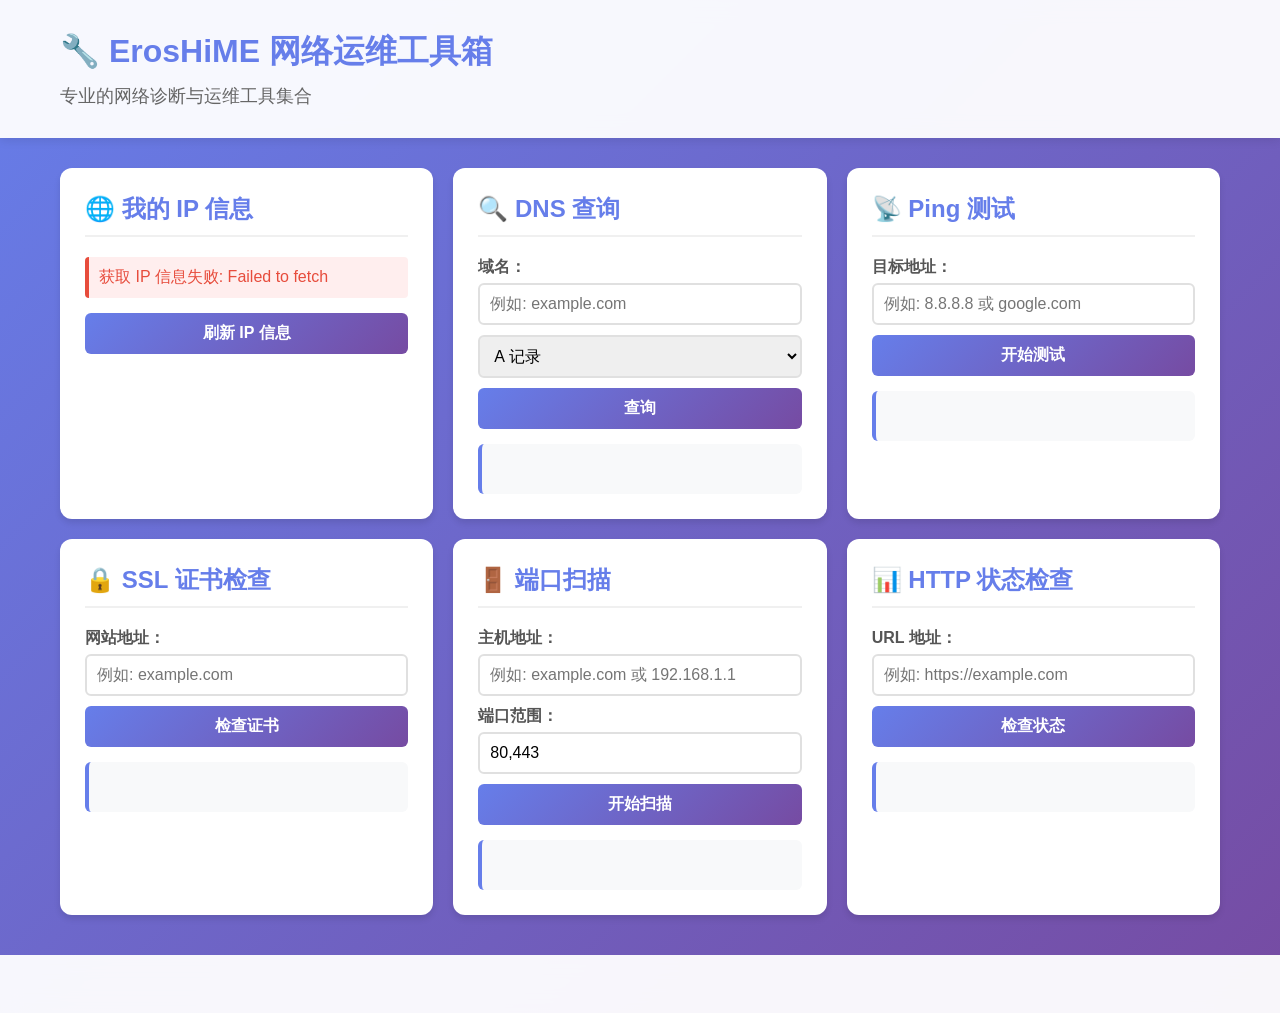
==== index.html @ 92906a59 "1" ====
<!DOCTYPE html>
<html lang="zh-CN">
<head>
    <meta charset="UTF-8">
    <meta name="viewport" content="width=device-width, initial-scale=1.0">
    <title>ErosHiME - 网络运维工具箱</title>
    <link rel="stylesheet" href="style.css">
</head>
<body>
    <header>
        <div class="container">
            <h1>🔧 ErosHiME 网络运维工具箱</h1>
            <p class="subtitle">专业的网络诊断与运维工具集合</p>
        </div>
    </header>

    <main class="container">
        <!-- IP 信息卡片 -->
        <section class="tool-card" id="ip-info">
            <h2>🌐 我的 IP 信息</h2>
            <div class="info-grid" id="ip-details">
                <div class="loading">正在获取 IP 信息...</div>
            </div>
            <button class="btn btn-primary" onclick="refreshIP()">刷新 IP 信息</button>
        </section>

        <!-- DNS 查询工具 -->
        <section class="tool-card" id="dns-lookup">
            <h2>🔍 DNS 查询</h2>
            <div class="form-group">
                <label for="domain-input">域名：</label>
                <input type="text" id="domain-input" placeholder="例如: example.com" />
                <select id="record-type">
                    <option value="A">A 记录</option>
                    <option value="AAAA">AAAA 记录</option>
                    <option value="MX">MX 记录</option>
                    <option value="NS">NS 记录</option>
                    <option value="TXT">TXT 记录</option>
                    <option value="CNAME">CNAME 记录</option>
                </select>
                <button class="btn btn-primary" onclick="queryDNS()">查询</button>
            </div>
            <div class="result-box" id="dns-result"></div>
        </section>

        <!-- Ping 测试工具 -->
        <section class="tool-card" id="ping-test">
            <h2>📡 Ping 测试</h2>
            <div class="form-group">
                <label for="ping-input">目标地址：</label>
                <input type="text" id="ping-input" placeholder="例如: 8.8.8.8 或 google.com" />
                <button class="btn btn-primary" onclick="startPing()">开始测试</button>
            </div>
            <div class="result-box" id="ping-result"></div>
        </section>

        <!-- SSL 证书检查 -->
        <section class="tool-card" id="ssl-check">
            <h2>🔒 SSL 证书检查</h2>
            <div class="form-group">
                <label for="ssl-input">网站地址：</label>
                <input type="text" id="ssl-input" placeholder="例如: example.com" />
                <button class="btn btn-primary" onclick="checkSSL()">检查证书</button>
            </div>
            <div class="result-box" id="ssl-result"></div>
        </section>

        <!-- 端口扫描工具 -->
        <section class="tool-card" id="port-scan">
            <h2>🚪 端口扫描</h2>
            <div class="form-group">
                <label for="host-input">主机地址：</label>
                <input type="text" id="host-input" placeholder="例如: example.com 或 192.168.1.1" />
                <label for="port-range">端口范围：</label>
                <input type="text" id="port-range" placeholder="例如: 80,443,8080 或 1-100" value="80,443" />
                <button class="btn btn-primary" onclick="scanPorts()">开始扫描</button>
            </div>
            <div class="result-box" id="port-result"></div>
        </section>

        <!-- HTTP 状态码检查 -->
        <section class="tool-card" id="http-status">
            <h2>📊 HTTP 状态检查</h2>
            <div class="form-group">
                <label for="url-input">URL 地址：</label>
                <input type="text" id="url-input" placeholder="例如: https://example.com" />
                <button class="btn btn-primary" onclick="checkHTTPStatus()">检查状态</button>
            </div>
            <div class="result-box" id="http-result"></div>
        </section>
    </main>

    <footer>
        <div class="container">
            <p>&copy; 2026 ErosHiME. Powered by Cloudflare Pages</p>
        </div>
    </footer>

    <script src="app.js"></script>
</body>
</html>
---- style.css ----
* {
    margin: 0;
    padding: 0;
    box-sizing: border-box;
}

body {
    font-family: -apple-system, BlinkMacSystemFont, 'Segoe UI', Roboto, 'Helvetica Neue', Arial, sans-serif;
    background: linear-gradient(135deg, #667eea 0%, #764ba2 100%);
    min-height: 100vh;
    color: #333;
}

.container {
    max-width: 1200px;
    margin: 0 auto;
    padding: 0 20px;
}

header {
    background: rgba(255, 255, 255, 0.95);
    backdrop-filter: blur(10px);
    box-shadow: 0 2px 10px rgba(0, 0, 0, 0.1);
    padding: 30px 0;
    margin-bottom: 30px;
}

header h1 {
    font-size: 2rem;
    color: #667eea;
    margin-bottom: 10px;
}

.subtitle {
    color: #666;
    font-size: 1.1rem;
}

main {
    display: grid;
    grid-template-columns: repeat(auto-fit, minmax(350px, 1fr));
    gap: 20px;
    padding-bottom: 40px;
}

.tool-card {
    background: white;
    border-radius: 12px;
    padding: 25px;
    box-shadow: 0 4px 6px rgba(0, 0, 0, 0.1);
    transition: transform 0.3s ease, box-shadow 0.3s ease;
}

.tool-card:hover {
    transform: translateY(-5px);
    box-shadow: 0 8px 15px rgba(0, 0, 0, 0.2);
}

.tool-card h2 {
    color: #667eea;
    margin-bottom: 20px;
    font-size: 1.5rem;
    border-bottom: 2px solid #f0f0f0;
    padding-bottom: 10px;
}

.form-group {
    margin-bottom: 15px;
}

.form-group label {
    display: block;
    margin-bottom: 5px;
    font-weight: 600;
    color: #555;
}

.form-group input,
.form-group select {
    width: 100%;
    padding: 10px;
    border: 2px solid #e0e0e0;
    border-radius: 6px;
    font-size: 1rem;
    transition: border-color 0.3s ease;
    margin-bottom: 10px;
}

.form-group input:focus,
.form-group select:focus {
    outline: none;
    border-color: #667eea;
}

.btn {
    padding: 10px 20px;
    border: none;
    border-radius: 6px;
    font-size: 1rem;
    cursor: pointer;
    transition: all 0.3s ease;
    font-weight: 600;
}

.btn-primary {
    background: linear-gradient(135deg, #667eea 0%, #764ba2 100%);
    color: white;
    width: 100%;
}

.btn-primary:hover {
    transform: scale(1.05);
    box-shadow: 0 4px 12px rgba(102, 126, 234, 0.4);
}

.btn-primary:active {
    transform: scale(0.98);
}

.result-box {
    margin-top: 15px;
    padding: 15px;
    background: #f8f9fa;
    border-radius: 6px;
    border-left: 4px solid #667eea;
    min-height: 50px;
    word-wrap: break-word;
}

.info-grid {
    display: grid;
    grid-template-columns: repeat(auto-fit, minmax(200px, 1fr));
    gap: 15px;
    margin-bottom: 15px;
}

.info-item {
    background: #f8f9fa;
    padding: 15px;
    border-radius: 8px;
    border-left: 4px solid #667eea;
}

.info-item .label {
    font-size: 0.85rem;
    color: #666;
    margin-bottom: 5px;
    text-transform: uppercase;
    font-weight: 600;
}

.info-item .value {
    font-size: 1.1rem;
    color: #333;
    font-weight: 600;
    word-break: break-all;
}

.loading {
    color: #667eea;
    font-style: italic;
}

.error {
    color: #e74c3c;
    background: #fee;
    padding: 10px;
    border-radius: 4px;
    border-left: 4px solid #e74c3c;
}

.success {
    color: #27ae60;
    background: #efe;
    padding: 10px;
    border-radius: 4px;
    border-left: 4px solid #27ae60;
}

pre {
    background: #2d2d2d;
    color: #f8f8f2;
    padding: 15px;
    border-radius: 6px;
    overflow-x: auto;
    font-size: 0.9rem;
    line-height: 1.5;
}

footer {
    background: rgba(255, 255, 255, 0.95);
    backdrop-filter: blur(10px);
    padding: 20px 0;
    text-align: center;
    color: #666;
    margin-top: 40px;
}

@media (max-width: 768px) {
    header h1 {
        font-size: 1.5rem;
    }
    
    main {
        grid-template-columns: 1fr;
    }
    
    .tool-card {
        padding: 20px;
    }
}

@keyframes pulse {
    0%, 100% { opacity: 1; }
    50% { opacity: 0.5; }
}

.pulse {
    animation: pulse 1.5s ease-in-out infinite;
}
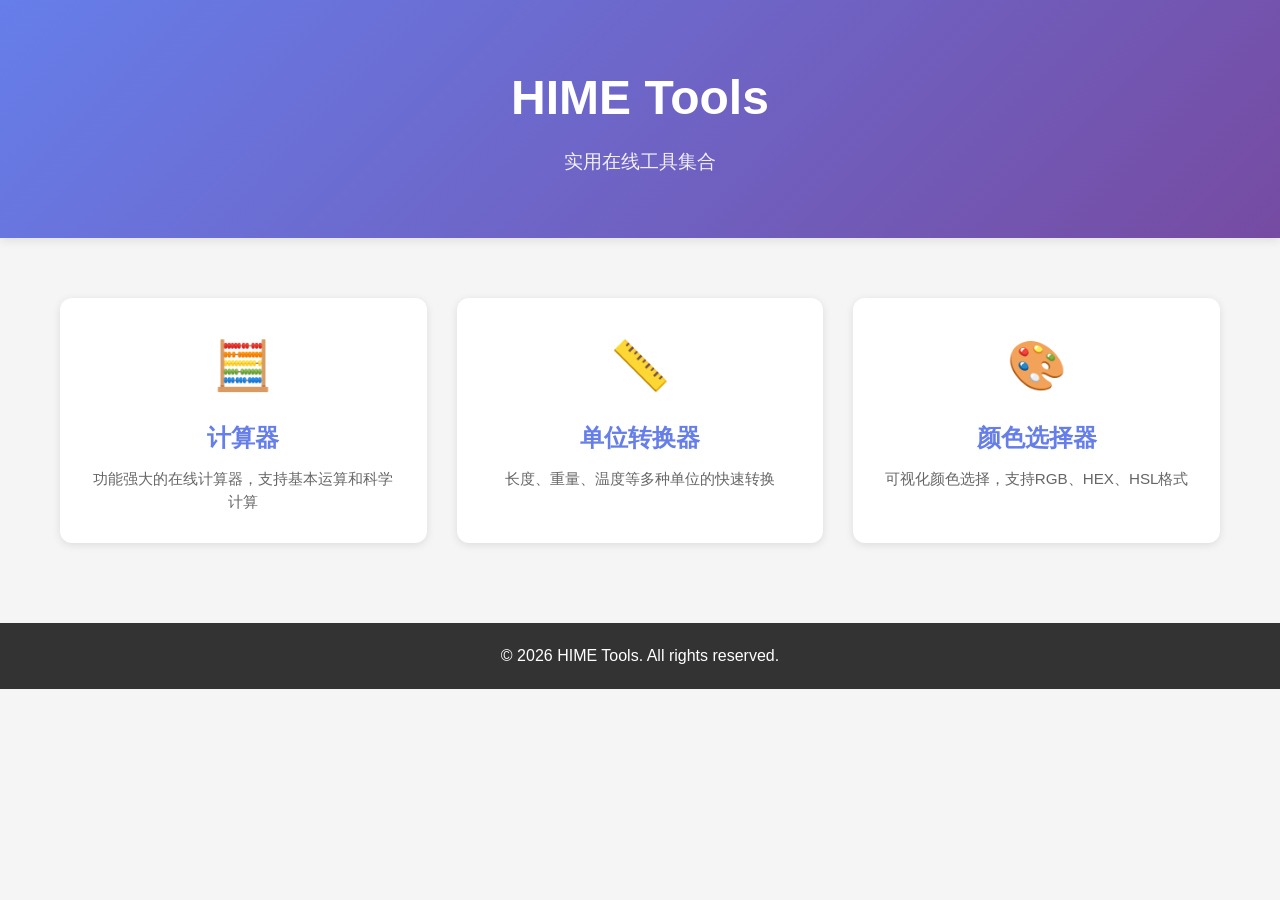
==== commit 681dfdc7: "" ====
--- a/index.html
+++ b/index.html
@@ -3,99 +3,50 @@
 <head>
     <meta charset="UTF-8">
     <meta name="viewport" content="width=device-width, initial-scale=1.0">
-    <title>ErosHiME - 网络运维工具箱</title>
-    <link rel="stylesheet" href="style.css">
+    <title>HIME Tools - 在线工具集合</title>
+    <link rel="stylesheet" href="css/main.css">
 </head>
 <body>
-    <header>
+    <header class="header">
         <div class="container">
-            <h1>🔧 ErosHiME 网络运维工具箱</h1>
-            <p class="subtitle">专业的网络诊断与运维工具集合</p>
+            <h1 class="logo">HIME Tools</h1>
+            <p class="subtitle">实用在线工具集合</p>
         </div>
     </header>
 
-    <main class="container">
-        <!-- IP 信息卡片 -->
-        <section class="tool-card" id="ip-info">
-            <h2>🌐 我的 IP 信息</h2>
-            <div class="info-grid" id="ip-details">
-                <div class="loading">正在获取 IP 信息...</div>
+    <main class="main">
+        <div class="container">
+            <div class="tools-grid">
+                <!-- 计算器 -->
+                <a href="tools/calculator.html" class="tool-card">
+                    <div class="tool-icon">🧮</div>
+                    <h3 class="tool-title">计算器</h3>
+                    <p class="tool-desc">功能强大的在线计算器，支持基本运算和科学计算</p>
+                </a>
+
+                <!-- 单位转换器 -->
+                <a href="tools/unit-converter.html" class="tool-card">
+                    <div class="tool-icon">📏</div>
+                    <h3 class="tool-title">单位转换器</h3>
+                    <p class="tool-desc">长度、重量、温度等多种单位的快速转换</p>
+                </a>
+
+                <!-- 颜色选择器 -->
+                <a href="tools/color-picker.html" class="tool-card">
+                    <div class="tool-icon">🎨</div>
+                    <h3 class="tool-title">颜色选择器</h3>
+                    <p class="tool-desc">可视化颜色选择，支持RGB、HEX、HSL格式</p>
+                </a>
             </div>
-            <button class="btn btn-primary" onclick="refreshIP()">刷新 IP 信息</button>
-        </section>
-
-        <!-- DNS 查询工具 -->
-        <section class="tool-card" id="dns-lookup">
-            <h2>🔍 DNS 查询</h2>
-            <div class="form-group">
-                <label for="domain-input">域名：</label>
-                <input type="text" id="domain-input" placeholder="例如: example.com" />
-                <select id="record-type">
-                    <option value="A">A 记录</option>
-                    <option value="AAAA">AAAA 记录</option>
-                    <option value="MX">MX 记录</option>
-                    <option value="NS">NS 记录</option>
-                    <option value="TXT">TXT 记录</option>
-                    <option value="CNAME">CNAME 记录</option>
-                </select>
-                <button class="btn btn-primary" onclick="queryDNS()">查询</button>
-            </div>
-            <div class="result-box" id="dns-result"></div>
-        </section>
-
-        <!-- Ping 测试工具 -->
-        <section class="tool-card" id="ping-test">
-            <h2>📡 Ping 测试</h2>
-            <div class="form-group">
-                <label for="ping-input">目标地址：</label>
-                <input type="text" id="ping-input" placeholder="例如: 8.8.8.8 或 google.com" />
-                <button class="btn btn-primary" onclick="startPing()">开始测试</button>
-            </div>
-            <div class="result-box" id="ping-result"></div>
-        </section>
-
-        <!-- SSL 证书检查 -->
-        <section class="tool-card" id="ssl-check">
-            <h2>🔒 SSL 证书检查</h2>
-            <div class="form-group">
-                <label for="ssl-input">网站地址：</label>
-                <input type="text" id="ssl-input" placeholder="例如: example.com" />
-                <button class="btn btn-primary" onclick="checkSSL()">检查证书</button>
-            </div>
-            <div class="result-box" id="ssl-result"></div>
-        </section>
-
-        <!-- 端口扫描工具 -->
-        <section class="tool-card" id="port-scan">
-            <h2>🚪 端口扫描</h2>
-            <div class="form-group">
-                <label for="host-input">主机地址：</label>
-                <input type="text" id="host-input" placeholder="例如: example.com 或 192.168.1.1" />
-                <label for="port-range">端口范围：</label>
-                <input type="text" id="port-range" placeholder="例如: 80,443,8080 或 1-100" value="80,443" />
-                <button class="btn btn-primary" onclick="scanPorts()">开始扫描</button>
-            </div>
-            <div class="result-box" id="port-result"></div>
-        </section>
-
-        <!-- HTTP 状态码检查 -->
-        <section class="tool-card" id="http-status">
-            <h2>📊 HTTP 状态检查</h2>
-            <div class="form-group">
-                <label for="url-input">URL 地址：</label>
-                <input type="text" id="url-input" placeholder="例如: https://example.com" />
-                <button class="btn btn-primary" onclick="checkHTTPStatus()">检查状态</button>
-            </div>
-            <div class="result-box" id="http-result"></div>
-        </section>
+        </div>
     </main>
 
-    <footer>
+    <footer class="footer">
         <div class="container">
-            <p>&copy; 2026 ErosHiME. Powered by Cloudflare Pages</p>
+            <p>&copy; 2026 HIME Tools. All rights reserved.</p>
         </div>
     </footer>
 
-    <script src="app.js"></script>
+    <script src="js/main.js"></script>
 </body>
 </html>
--- a/css/main.css
+++ b/css/main.css
@@ -0,0 +1,116 @@
+* {
+    margin: 0;
+    padding: 0;
+    box-sizing: border-box;
+}
+
+body {
+    font-family: -apple-system, BlinkMacSystemFont, 'Segoe UI', Roboto, 'Helvetica Neue', Arial, sans-serif;
+    line-height: 1.6;
+    color: #333;
+    background-color: #f5f5f5;
+}
+
+.container {
+    max-width: 1200px;
+    margin: 0 auto;
+    padding: 0 20px;
+}
+
+/* Header */
+.header {
+    background: linear-gradient(135deg, #667eea 0%, #764ba2 100%);
+    color: white;
+    padding: 60px 0;
+    text-align: center;
+    box-shadow: 0 2px 10px rgba(0, 0, 0, 0.1);
+}
+
+.logo {
+    font-size: 3em;
+    margin-bottom: 10px;
+    font-weight: 700;
+}
+
+.subtitle {
+    font-size: 1.2em;
+    opacity: 0.9;
+}
+
+/* Main */
+.main {
+    padding: 40px 0;
+}
+
+/* Tools Grid */
+.tools-grid {
+    display: grid;
+    grid-template-columns: repeat(auto-fill, minmax(300px, 1fr));
+    gap: 30px;
+    margin-top: 20px;
+}
+
+.tool-card {
+    background: white;
+    border-radius: 12px;
+    padding: 30px;
+    text-decoration: none;
+    color: inherit;
+    transition: all 0.3s ease;
+    box-shadow: 0 2px 8px rgba(0, 0, 0, 0.1);
+    display: flex;
+    flex-direction: column;
+    align-items: center;
+    text-align: center;
+}
+
+.tool-card:hover {
+    transform: translateY(-5px);
+    box-shadow: 0 8px 20px rgba(0, 0, 0, 0.15);
+}
+
+.tool-icon {
+    font-size: 3em;
+    margin-bottom: 15px;
+}
+
+.tool-title {
+    font-size: 1.5em;
+    margin-bottom: 10px;
+    color: #667eea;
+}
+
+.tool-desc {
+    color: #666;
+    font-size: 0.95em;
+    line-height: 1.5;
+}
+
+/* Footer */
+.footer {
+    background: #333;
+    color: white;
+    text-align: center;
+    padding: 20px 0;
+    margin-top: 40px;
+}
+
+/* Responsive */
+@media (max-width: 768px) {
+    .logo {
+        font-size: 2em;
+    }
+
+    .subtitle {
+        font-size: 1em;
+    }
+
+    .tools-grid {
+        grid-template-columns: 1fr;
+        gap: 20px;
+    }
+
+    .tool-card {
+        padding: 20px;
+    }
+}
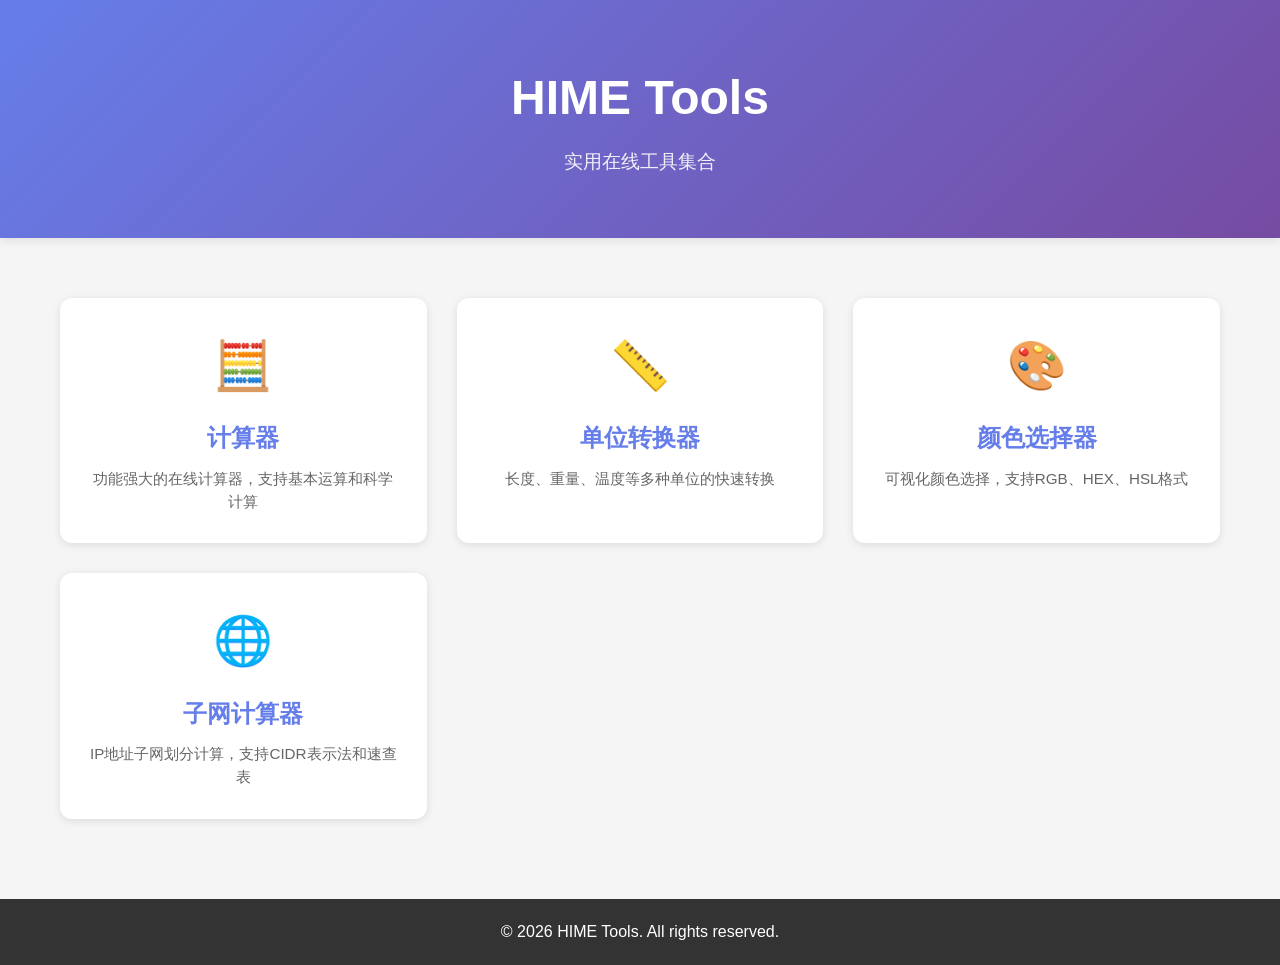
==== commit 688b0009: "" ====
--- a/index.html
+++ b/index.html
@@ -37,6 +37,13 @@
                     <h3 class="tool-title">颜色选择器</h3>
                     <p class="tool-desc">可视化颜色选择，支持RGB、HEX、HSL格式</p>
                 </a>
+
+                <!-- 子网计算器 -->
+                <a href="tools/subnet-calculator.html" class="tool-card">
+                    <div class="tool-icon">🌐</div>
+                    <h3 class="tool-title">子网计算器</h3>
+                    <p class="tool-desc">IP地址子网划分计算，支持CIDR表示法和速查表</p>
+                </a>
             </div>
         </div>
     </main>
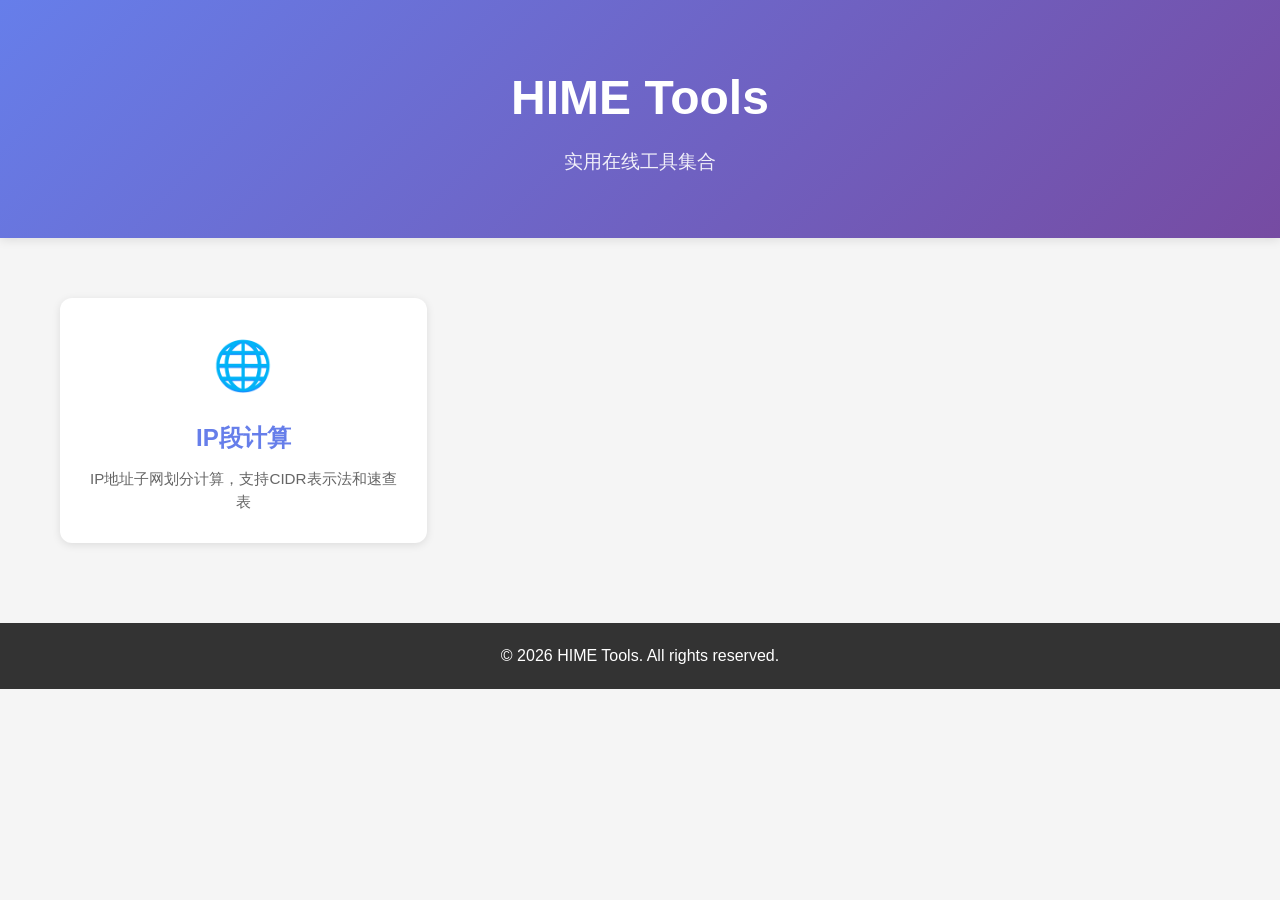
==== commit 20112fb0: "" ====
--- a/index.html
+++ b/index.html
@@ -17,31 +17,10 @@
     <main class="main">
         <div class="container">
             <div class="tools-grid">
-                <!-- 计算器 -->
-                <a href="tools/calculator.html" class="tool-card">
-                    <div class="tool-icon">🧮</div>
-                    <h3 class="tool-title">计算器</h3>
-                    <p class="tool-desc">功能强大的在线计算器，支持基本运算和科学计算</p>
-                </a>
-
-                <!-- 单位转换器 -->
-                <a href="tools/unit-converter.html" class="tool-card">
-                    <div class="tool-icon">📏</div>
-                    <h3 class="tool-title">单位转换器</h3>
-                    <p class="tool-desc">长度、重量、温度等多种单位的快速转换</p>
-                </a>
-
-                <!-- 颜色选择器 -->
-                <a href="tools/color-picker.html" class="tool-card">
-                    <div class="tool-icon">🎨</div>
-                    <h3 class="tool-title">颜色选择器</h3>
-                    <p class="tool-desc">可视化颜色选择，支持RGB、HEX、HSL格式</p>
-                </a>
-
                 <!-- 子网计算器 -->
                 <a href="tools/subnet-calculator.html" class="tool-card">
                     <div class="tool-icon">🌐</div>
-                    <h3 class="tool-title">子网计算器</h3>
+                    <h3 class="tool-title">IP段计算</h3>
                     <p class="tool-desc">IP地址子网划分计算，支持CIDR表示法和速查表</p>
                 </a>
             </div>
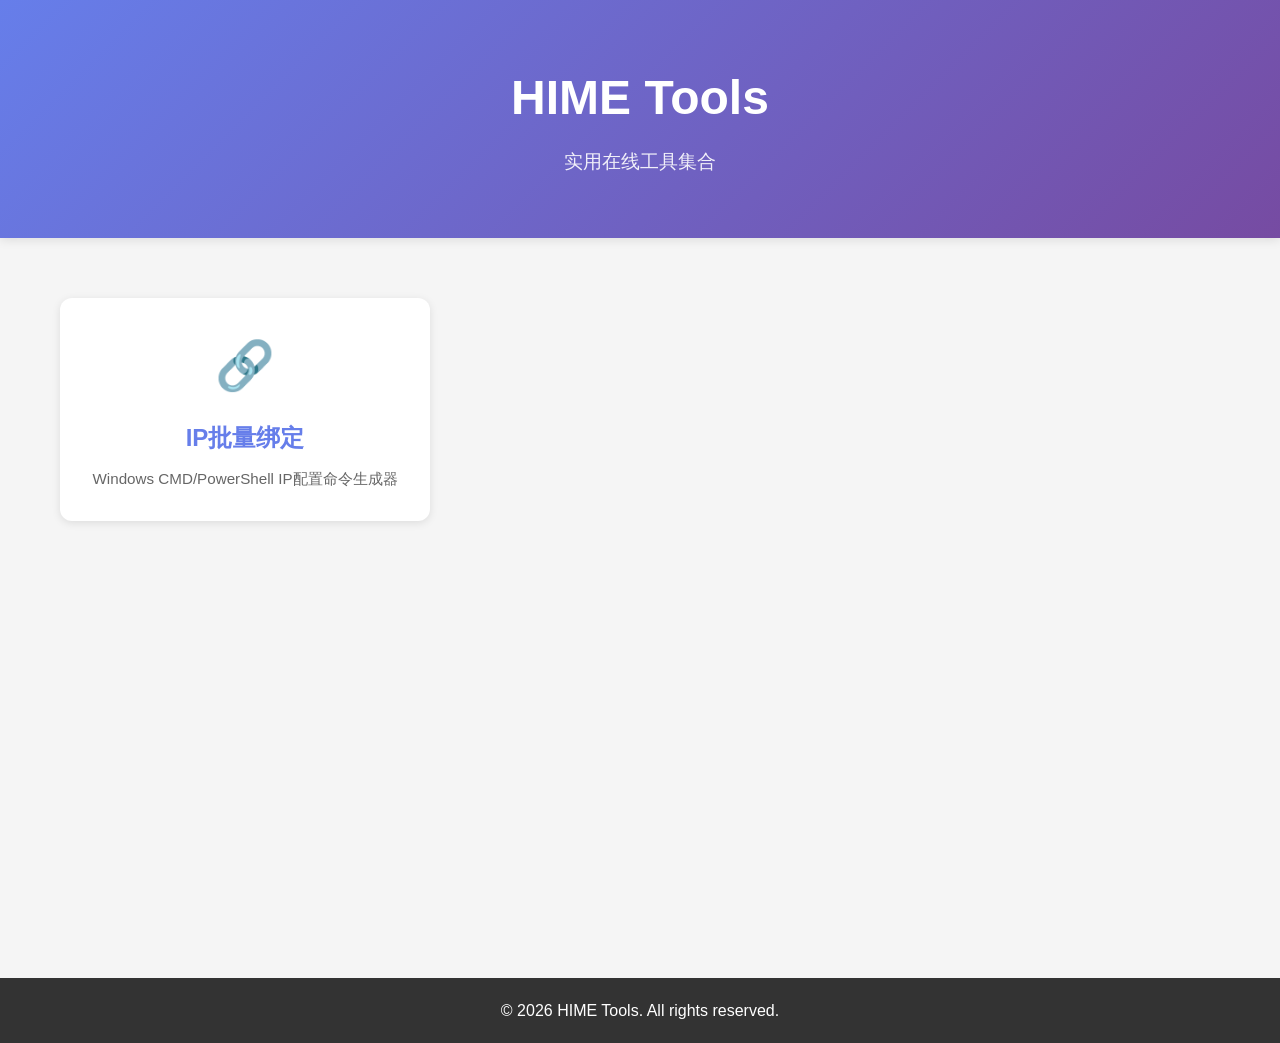
==== commit c0905937: "" ====
--- a/index.html
+++ b/index.html
@@ -3,8 +3,25 @@
 <head>
     <meta charset="UTF-8">
     <meta name="viewport" content="width=device-width, initial-scale=1.0">
-    <title>HIME Tools - 在线工具集合</title>
-    <link rel="stylesheet" href="css/main.css">
+    <title>HIME Tools - 开发者在线工具箱 | IP配置与网络实用程序</title>
+    <meta name="description" content="HIME Tools 提供实用的开发者在线工具，包括IP批量绑定生成器、子网计算器等。支持Windows CMD/PowerShell及Linux系统配置命令一键生成。">
+    <link rel="stylesheet" href="./css/base.css">
+    <link rel="stylesheet" href="./css/layout.css">
+    <script type="application/ld+json">
+    {
+      "@context": "https://schema.org",
+      "@type": "SoftwareApplication",
+      "name": "HIME Tools",
+      "applicationCategory": "DeveloperApplication",
+      "operatingSystem": "Web",
+      "offers": {
+        "@type": "Offer",
+        "price": "0",
+        "priceCurrency": "CNY"
+      },
+      "description": "一套简洁高效的在线开发者工具集合，专注于网络配置与IP管理。"
+    }
+    </script>
 </head>
 <body>
     <header class="header">
@@ -16,14 +33,14 @@
 
     <main class="main">
         <div class="container">
-            <div class="tools-grid">
-                <!-- 子网计算器 -->
-                <a href="tools/subnet-calculator.html" class="tool-card">
-                    <div class="tool-icon">🌐</div>
-                    <h3 class="tool-title">IP段计算</h3>
-                    <p class="tool-desc">IP地址子网划分计算，支持CIDR表示法和速查表</p>
+            <section class="tools-grid">
+                <!-- IP批量绑定 -->
+                <a href="./tools/ip-binding.html" class="tool-card">
+                    <div class="tool-icon" role="img" aria-label="IP绑定图标">🔗</div>
+                    <h3 class="tool-title">IP批量绑定</h3>
+                    <p class="tool-desc">Windows CMD/PowerShell IP配置命令生成器</p>
                 </a>
-            </div>
+            </section>
         </div>
     </main>
 
@@ -32,7 +49,5 @@
             <p>&copy; 2026 HIME Tools. All rights reserved.</p>
         </div>
     </footer>
-
-    <script src="js/main.js"></script>
 </body>
 </html>
--- a/css/base.css
+++ b/css/base.css
@@ -0,0 +1,78 @@
+/* 基础重置与通用样式 */
+
+* {
+    margin: 0;
+    padding: 0;
+    box-sizing: border-box;
+}
+
+body {
+    font-family: -apple-system, BlinkMacSystemFont, 'Segoe UI', Roboto, 'Helvetica Neue', Arial, sans-serif;
+    line-height: 1.6;
+    color: #333;
+    background-color: #f5f5f5;
+}
+
+.container {
+    max-width: 1200px;
+    margin: 0 auto;
+    padding: 0 20px;
+}
+
+/* Header 基础样式 */
+.header {
+    background: linear-gradient(135deg, #667eea 0%, #764ba2 100%);
+    color: white;
+    padding: 60px 0;
+    text-align: center;
+    box-shadow: 0 2px 10px rgba(0, 0, 0, 0.1);
+}
+
+.logo {
+    font-size: 3em;
+    margin-bottom: 10px;
+    font-weight: 700;
+}
+
+.subtitle {
+    font-size: 1.2em;
+    opacity: 0.9;
+}
+
+.back-link {
+    display: inline-block;
+    margin-top: 15px;
+    color: white;
+    text-decoration: none;
+    font-size: 1em;
+    opacity: 0.9;
+    transition: opacity 0.3s ease;
+}
+
+.back-link:hover {
+    opacity: 1;
+}
+
+/* Footer 基础样式 */
+.footer {
+    background: #333;
+    color: white;
+    text-align: center;
+    padding: 20px 0;
+    margin-top: 40px;
+}
+
+/* 响应式适配 */
+@media (max-width: 768px) {
+    .header {
+        padding: 40px 0;
+    }
+
+    .logo {
+        font-size: 2em;
+    }
+
+    .subtitle {
+        font-size: 1em;
+    }
+}
--- a/css/layout.css
+++ b/css/layout.css
@@ -0,0 +1,98 @@
+/* 布局与页面专用样式 */
+
+.main {
+    padding: 40px 0;
+    min-height: calc(100vh - 200px);
+}
+
+/* Tools Grid (Index Page) */
+.tools-grid {
+    display: grid;
+    grid-template-columns: repeat(auto-fill, minmax(300px, 1fr));
+    gap: 25px;
+    margin-top: 20px;
+}
+
+.tool-card {
+    background: white;
+    border-radius: 12px;
+    padding: 30px;
+    text-decoration: none;
+    color: inherit;
+    transition: all 0.3s ease;
+    box-shadow: 0 2px 8px rgba(0, 0, 0, 0.1);
+    display: flex;
+    flex-direction: column;
+    align-items: center;
+    text-align: center;
+}
+
+.tool-card:hover {
+    transform: translateY(-5px);
+    box-shadow: 0 8px 20px rgba(0, 0, 0, 0.15);
+}
+
+.tool-icon {
+    font-size: 3em;
+    margin-bottom: 15px;
+}
+
+.tool-title {
+    font-size: 1.5em;
+    margin-bottom: 10px;
+    color: #667eea;
+}
+
+.tool-desc {
+    color: #666;
+    font-size: 0.95em;
+    line-height: 1.5;
+}
+
+/* IP Binding Page Layout */
+.subnet-container {
+    max-width: 100%;
+    margin: 0 auto;
+    padding: 0;
+}
+
+.tables-container {
+    display: grid;
+    grid-template-columns: repeat(auto-fit, minmax(350px, 1fr));
+    gap: 20px;
+    margin-bottom: 20px;
+}
+
+.table-section {
+    background: white;
+    border-radius: 12px;
+    padding: 20px;
+    box-shadow: 0 4px 12px rgba(0, 0, 0, 0.08);
+    transition: box-shadow 0.3s ease;
+}
+
+.table-section:hover {
+    box-shadow: 0 6px 16px rgba(0, 0, 0, 0.12);
+}
+
+.table-section h2 {
+    color: #667eea;
+    margin-bottom: 15px;
+    font-size: 1.6em;
+    text-align: center;
+}
+
+/* 响应式设计 */
+@media (max-width: 768px) {
+    .tools-grid {
+        grid-template-columns: 1fr;
+    }
+
+    .tool-card {
+        padding: 20px;
+    }
+
+    .tables-container {
+        grid-template-columns: 1fr;
+    }
+}
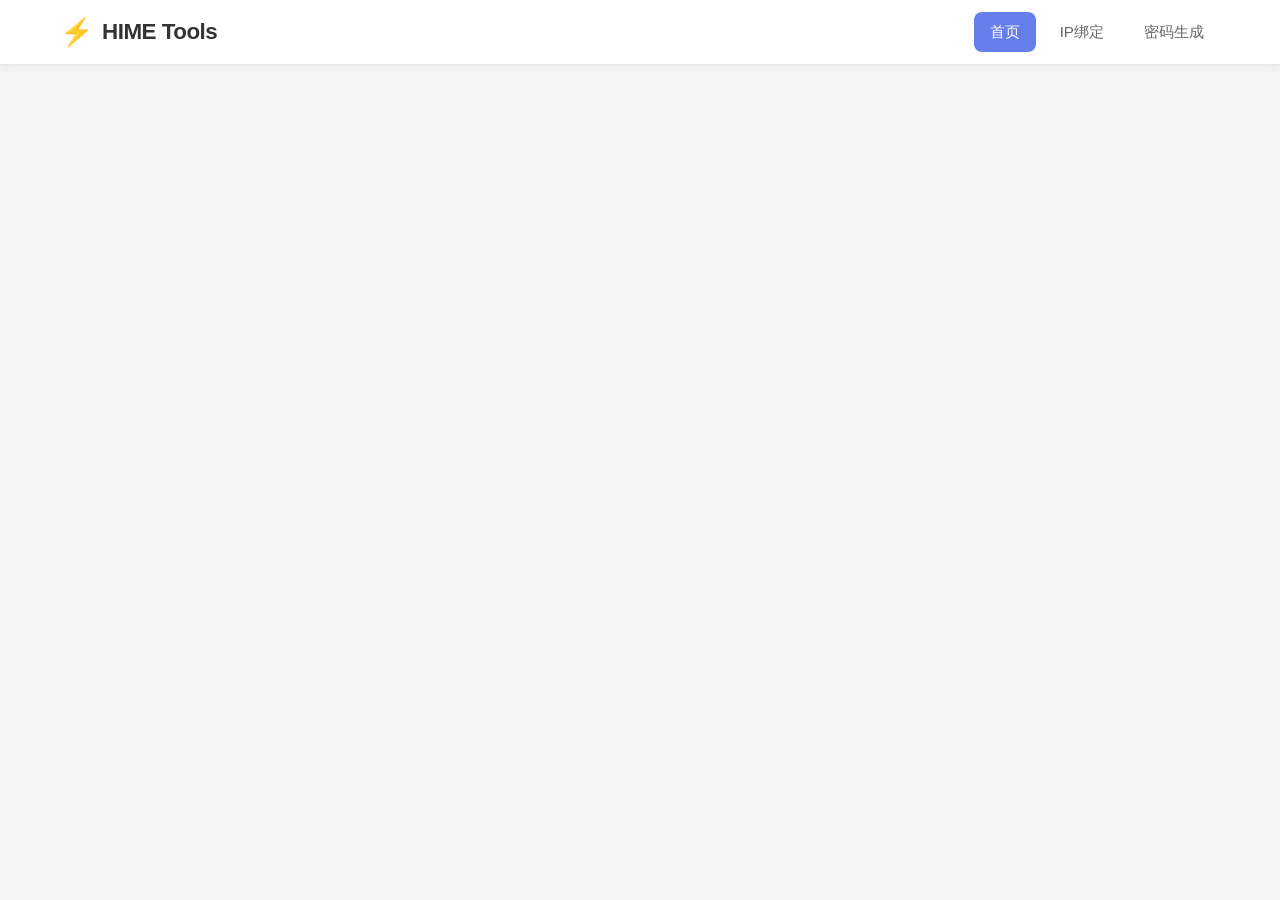
==== commit 56d43375: "" ====
--- a/index.html
+++ b/index.html
@@ -24,13 +24,6 @@
     </script>
 </head>
 <body>
-    <header class="header">
-        <div class="container">
-            <h1 class="logo">HIME Tools</h1>
-            <p class="subtitle">实用在线工具集合</p>
-        </div>
-    </header>
-
     <main class="main">
         <div class="container">
             <section class="tools-grid">
@@ -40,14 +33,17 @@
                     <h3 class="tool-title">IP批量绑定</h3>
                     <p class="tool-desc">Windows CMD/PowerShell IP配置命令生成器</p>
                 </a>
+                
+                <!-- 密码生成器 -->
+                <a href="./tools/password-generator.html" class="tool-card">
+                    <div class="tool-icon" role="img" aria-label="密码生成图标">🔒</div>
+                    <h3 class="tool-title">密码生成器</h3>
+                    <p class="tool-desc">安全随机密码在线生成工具，支持自定义字符类型</p>
+                </a>
             </section>
         </div>
     </main>
 
-    <footer class="footer">
-        <div class="container">
-            <p>&copy; 2026 HIME Tools. All rights reserved.</p>
-        </div>
-    </footer>
+    <script src="./js/components.js" defer></script>
 </body>
 </html>
--- a/css/base.css
+++ b/css/base.css
@@ -11,6 +11,9 @@
     line-height: 1.6;
     color: #333;
     background-color: #f5f5f5;
+    min-height: 100vh;
+    display: flex;
+    flex-direction: column;
 }
 
 .container {
@@ -21,58 +24,167 @@
 
 /* Header 基础样式 */
 .header {
-    background: linear-gradient(135deg, #667eea 0%, #764ba2 100%);
-    color: white;
-    padding: 60px 0;
-    text-align: center;
-    box-shadow: 0 2px 10px rgba(0, 0, 0, 0.1);
+    background: #ffffff;
+    border-bottom: 1px solid #e8e8e8;
+    position: sticky;
+    top: 0;
+    z-index: 1000;
+    box-shadow: 0 2px 8px rgba(0, 0, 0, 0.06);
 }
 
-.logo {
-    font-size: 3em;
-    margin-bottom: 10px;
-    font-weight: 700;
+.navbar {
+    padding: 0;
 }
 
-.subtitle {
-    font-size: 1.2em;
-    opacity: 0.9;
+.navbar-container {
+    display: flex;
+    justify-content: space-between;
+    align-items: center;
+    height: 64px;
 }
 
-.back-link {
-    display: inline-block;
-    margin-top: 15px;
-    color: white;
+.nav-brand {
+    display: flex;
+    align-items: center;
+    gap: 8px;
     text-decoration: none;
-    font-size: 1em;
-    opacity: 0.9;
-    transition: opacity 0.3s ease;
+    color: #333;
+    font-weight: 700;
+    font-size: 1.4em;
+    transition: color 0.3s ease;
 }
 
-.back-link:hover {
-    opacity: 1;
+.nav-brand:hover {
+    color: #667eea;
+}
+
+.brand-icon {
+    font-size: 1.2em;
+}
+
+.brand-name {
+    letter-spacing: -0.5px;
+}
+
+.nav-menu {
+    display: flex;
+    list-style: none;
+    gap: 8px;
+    margin: 0;
+    padding: 0;
+}
+
+.nav-item {
+    margin: 0;
+}
+
+.nav-link {
+    display: inline-block;
+    padding: 8px 16px;
+    text-decoration: none;
+    color: #666;
+    font-size: 0.95em;
+    font-weight: 500;
+    border-radius: 8px;
+    transition: all 0.3s ease;
+}
+
+.nav-link:hover {
+    background-color: #f5f5f5;
+    color: #667eea;
+}
+
+.nav-link.active {
+    background-color: #667eea;
+    color: white;
+}
+
+/* 响应式适配 */
+@media (max-width: 768px) {
+    .navbar-container {
+        height: 56px;
+    }
+
+    .nav-brand {
+        font-size: 1.2em;
+    }
+
+    .brand-icon {
+        font-size: 1em;
+    }
+
+    .nav-menu {
+        gap: 4px;
+    }
+
+    .nav-link {
+        padding: 6px 12px;
+        font-size: 0.9em;
+    }
 }
 
 /* Footer 基础样式 */
 .footer {
-    background: #333;
-    color: white;
-    text-align: center;
-    padding: 20px 0;
-    margin-top: 40px;
+    background: #ffffff;
+    border-top: 1px solid #e8e8e8;
+    padding: 24px 0;
+    margin-top: auto;
 }
 
-/* 响应式适配 */
+.footer-container {
+    display: flex;
+    justify-content: space-between;
+    align-items: center;
+}
+
+.footer-brand {
+    display: flex;
+    align-items: center;
+    gap: 6px;
+    color: #999;
+    font-size: 0.9em;
+}
+
+.footer-brand .brand-icon {
+    font-size: 1em;
+}
+
+.footer-text {
+    color: #999;
+    font-size: 0.9em;
+    margin: 0;
+}
+
 @media (max-width: 768px) {
-    .header {
-        padding: 40px 0;
+    .footer-container {
+        flex-direction: column;
+        gap: 8px;
+        text-align: center;
     }
 
-    .logo {
-        font-size: 2em;
+    .footer {
+        padding: 20px 0;
+    }
+}
+
+/* 移动端菜单按钮（预留） */
+.nav-toggle {
+    display: none;
+    background: none;
+    border: none;
+    font-size: 1.5em;
+    cursor: pointer;
+    color: #333;
+    padding: 8px;
+}
+
+@media (max-width: 768px) {
+    .nav-menu {
+        gap: 4px;
     }
 
-    .subtitle {
-        font-size: 1em;
+    .nav-link {
+        padding: 6px 12px;
+        font-size: 0.9em;
     }
 }
--- a/css/layout.css
+++ b/css/layout.css
@@ -2,7 +2,7 @@
 
 .main {
     padding: 40px 0;
-    min-height: calc(100vh - 200px);
+    flex: 1;
 }
 
 /* Tools Grid (Index Page) */
